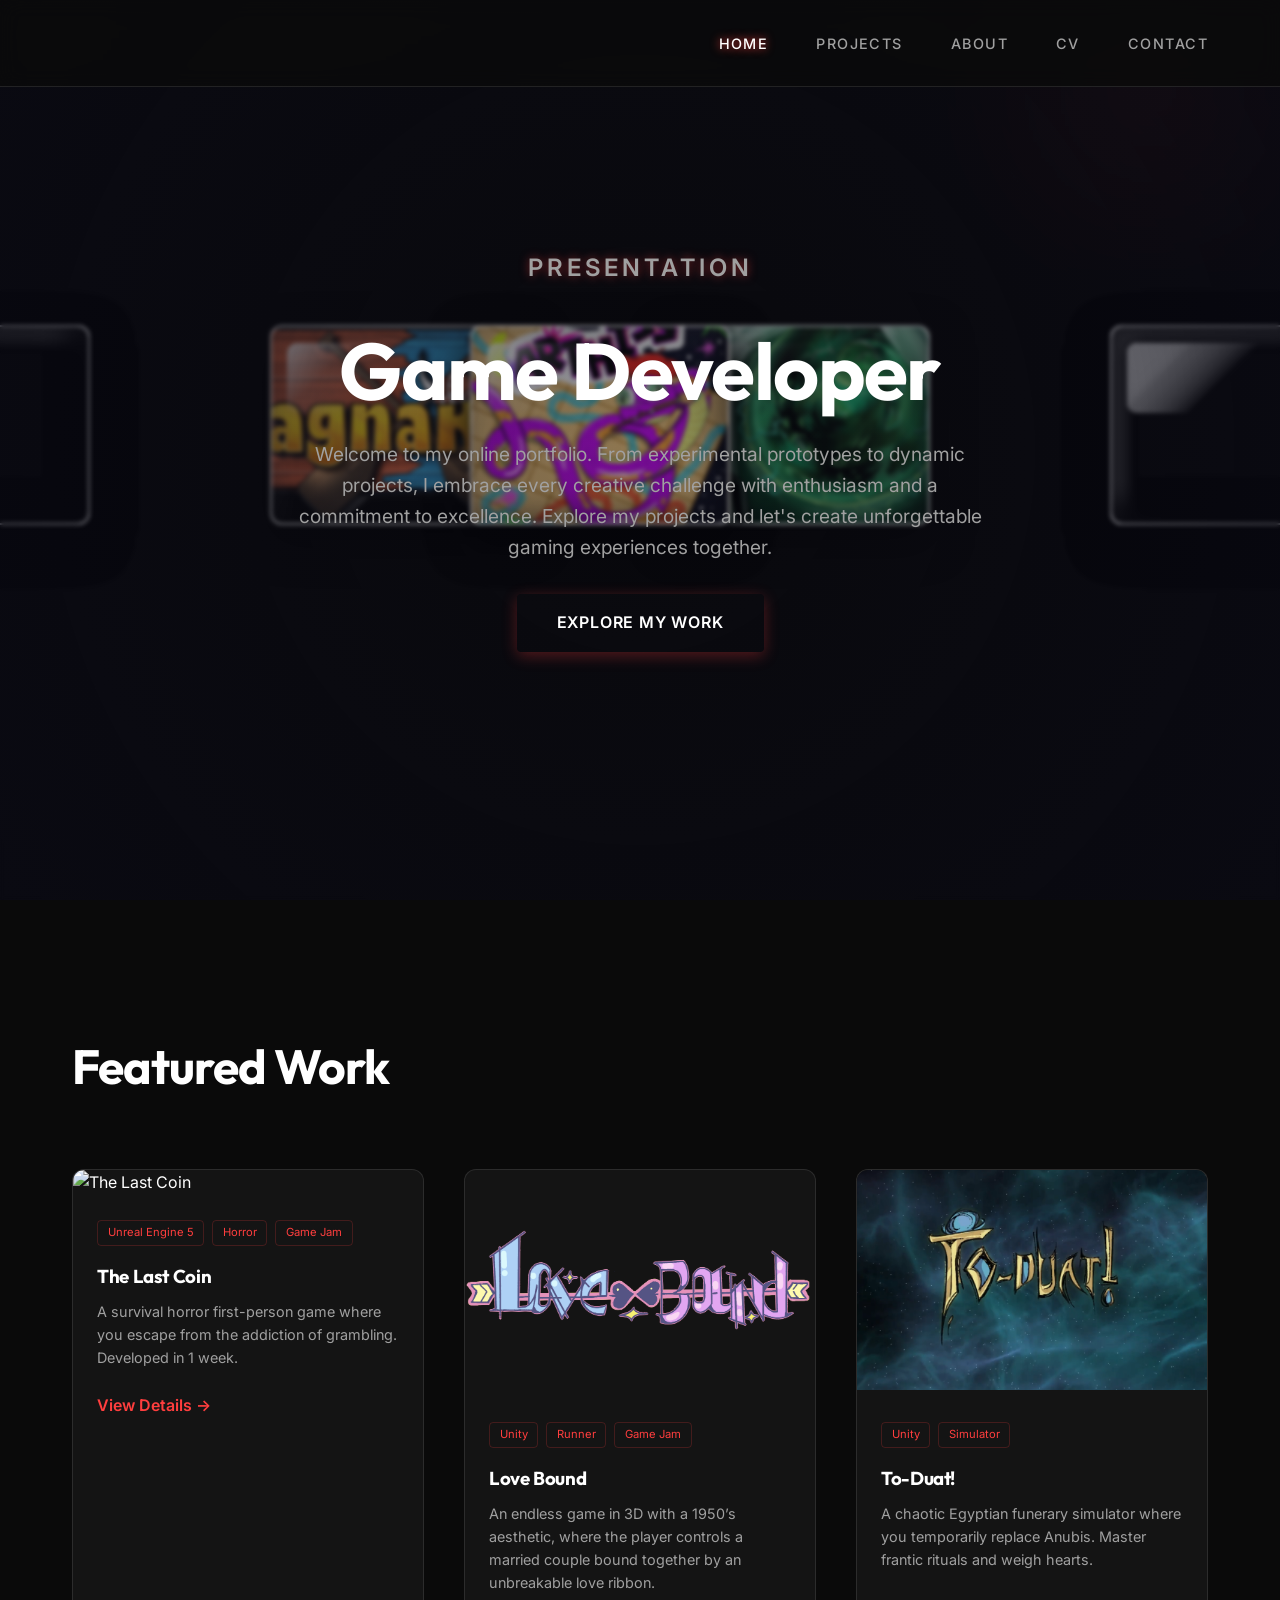
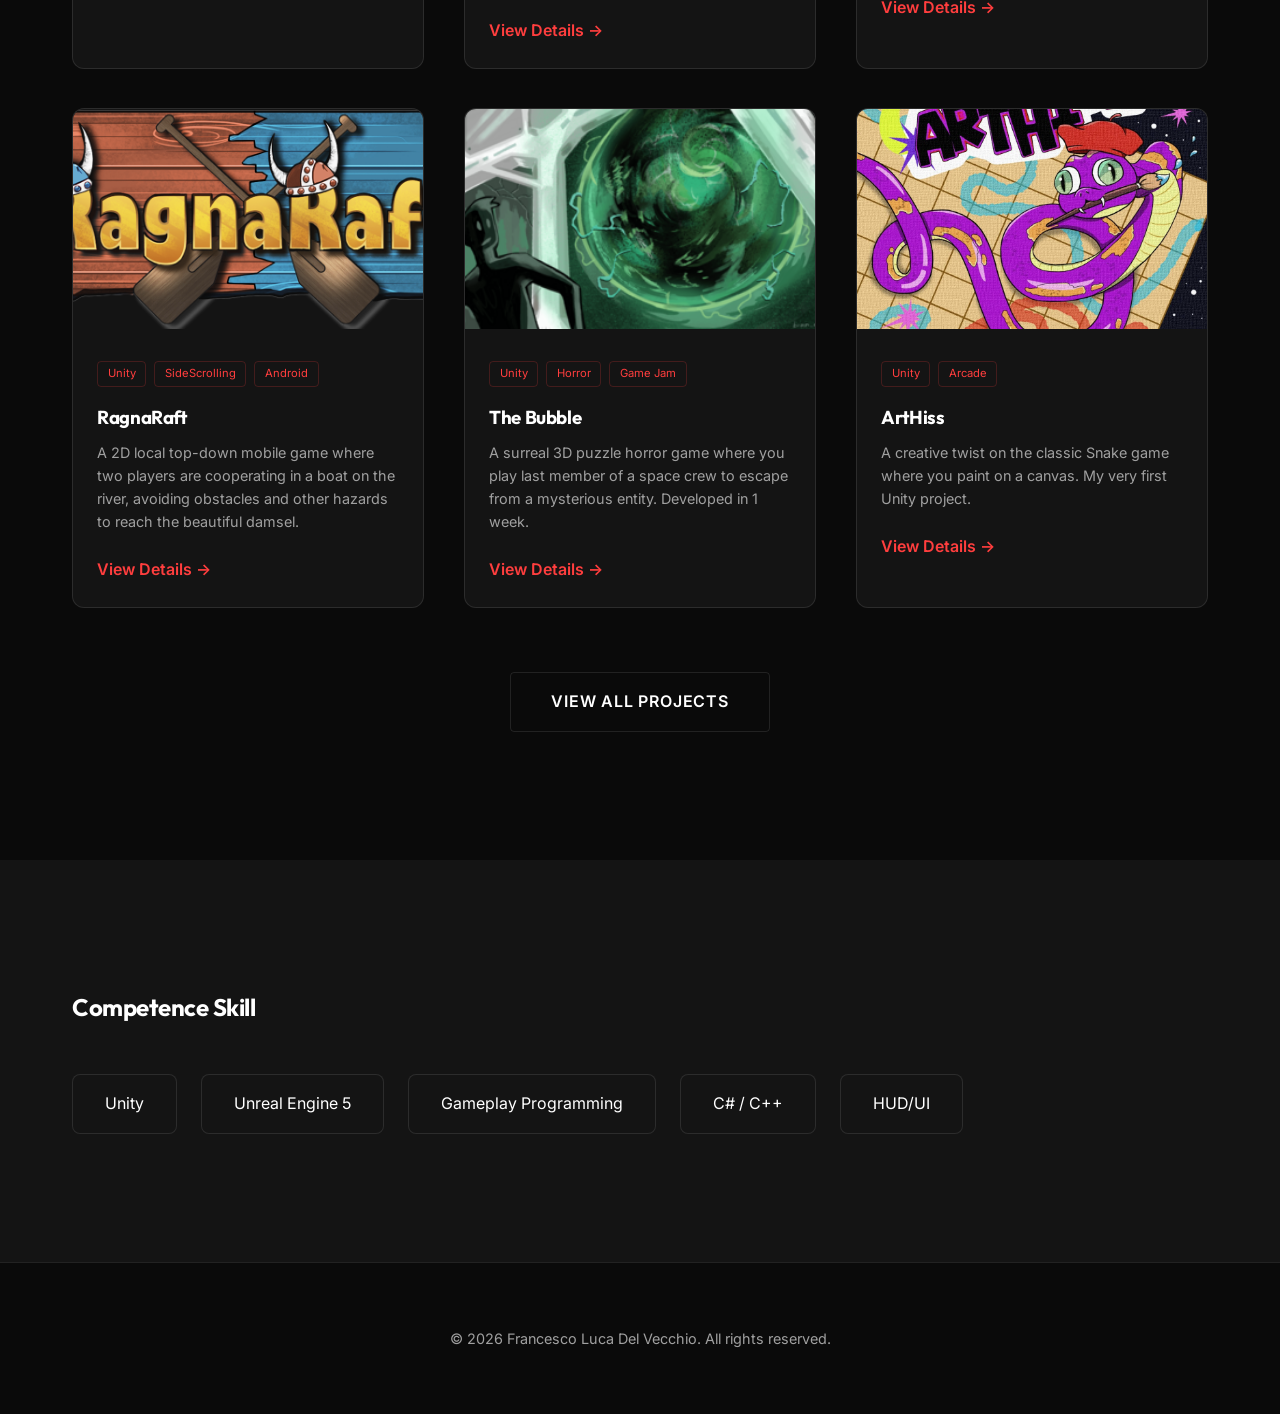
==== index.html @ 798c3ea5 "Site Portfolio" ====
<!DOCTYPE html>
<html lang="en">

<head>
    <meta charset="UTF-8">
    <meta name="viewport" content="width=device-width, initial-scale=1.0">
    <title>Francesco Luca Del Vecchio | Game Developer</title>
    <meta name="description"
        content="Portfolio of Francesco Luca Del Vecchio, a professional game developer specializing in Unity and Unreal Engine 5. Focus on gameplay systems, physics, and AI.">
    <link rel="preconnect" href="https://fonts.googleapis.com">
    <link rel="preconnect" href="https://fonts.gstatic.com" crossorigin>
    <link
        href="https://fonts.googleapis.com/css2?family=Inter:wght@400;500;600;800&family=Outfit:wght@700;800&display=swap"
        rel="stylesheet">
    <link rel="stylesheet" href="css/style.css">
    <link rel="stylesheet" href="css/maze-game.css">
</head>

<body>
    <nav>
        <div class="container">
            <a href="index.html" class="logo">Francesco Luca Del Vecchio</a>
            <div class="nav-links">
                <a href="index.html">Home</a>
                <a href="projects.html">Projects</a>
                <a href="about.html">About</a>
                <a href="cv.html">CV</a>
                <a href="contact.html">Contact</a>
            </div>
            <div class="menu-toggle">
                <span></span>
                <span></span>
                <span></span>
            </div>
        </div>
    </nav>

    <main>
        <section class="web">
            <div class="web-visuals">
                <div class="card-orbit-container card-1">
                    <div class="card-orbit-path">
                        <div class="project-card" style="background-image: url('assets/images/the_bubble.png');">
                        </div>
                    </div>
                </div>
                <div class="card-orbit-container card-2">
                    <div class="card-orbit-path">
                        <div class="project-card" style="background-image: url('assets/images/to_duat.png');"></div>
                    </div>
                </div>
                <div class="card-orbit-container card-3">
                    <div class="card-orbit-path">
                        <div class="project-card" style="background-image: url('assets/images/the_last_coin.png');"></div>
                    </div>
                </div>
                <div class="card-orbit-container card-4">
                    <div class="card-orbit-path">
                        <div class="project-card" style="background-image: url('assets/images/RagnaRaft.png');"></div>
                    </div>
                </div>
                <div class="card-orbit-container card-5">
                    <div class="card-orbit-path">
                        <div class="project-card" style="background-image: url('assets/images/love_bound.png');"></div>
                    </div>
                </div>
                <div class="card-orbit-container card-6">
                    <div class="card-orbit-path">
                        <div class="project-card" style="background-image: url('assets/images/arthiss.jpg');"></div>
                    </div>
                </div>
                <div class="card-orbit-container card-7">
                    <div class="card-orbit-path">
                        <div class="project-card" ></div>
                    </div>
                </div>
                <div class="card-orbit-container card-8">
                    <div class="card-orbit-path">
                        <div class="project-card" ></div>
                    </div>
                </div>
                <div class="card-orbit-container card-9">
                    <div class="card-orbit-path">
                        <div class="project-card" ></div>
                    </div>
                </div>
                <div class="card-orbit-container card-10">
                    <div class="card-orbit-path">
                        <div class="project-card" ></div>
                    </div>
                </div>
                <div class="card-orbit-container card-11">
                    <div class="card-orbit-path">
                        <div class="project-card" ></div>
                    </div>
                </div>
                <div class="card-orbit-container card-12">
                    <div class="card-orbit-path">
                        <div class="project-card" ></div>
                    </div>
                </div>
                <div class="card-orbit-container card-13">
                    <div class="card-orbit-path">
                        <div class="project-card" ></div>
                    </div>
                </div>
                <div class="card-orbit-container card-14">
                    <div class="card-orbit-path">
                        <div class="project-card" ></div>
                    </div>
                </div>
                <div class="card-orbit-container card-15">
                    <div class="card-orbit-path">
                        <div class="project-card" ></div>
                    </div>
                </div>
                <div class="card-orbit-container card-16">
                    <div class="card-orbit-path">
                        <div class="project-card" ></div>
                    </div>
                </div>
                <div class="card-orbit-container card-17">
                    <div class="card-orbit-path">
                        <div class="project-card" ></div>
                    </div>
                </div>
                <div class="card-orbit-container card-18">
                    <div class="card-orbit-path">
                        <div class="project-card"></div>
                    </div>
                </div>
                <div class="card-orbit-container card-19">
                    <div class="card-orbit-path">
                        <div class="project-card"></div>
                    </div>
                </div>
                <div class="card-orbit-container card-20">
                    <div class="card-orbit-path">
                        <div class="project-card"></div>
                    </div>
                </div>
                <div class="card-orbit-container card-21">
                    <div class="card-orbit-path">
                        <div class="project-card"></div>
                    </div>
                </div>
                <div class="card-orbit-container card-22">
                    <div class="card-orbit-path">
                        <div class="project-card"></div>
                    </div>
                </div>
                <div class="card-orbit-container card-23">
                    <div class="card-orbit-path">
                        <div class="project-card" ></div>
                    </div>
                </div>
                <div class="card-orbit-container card-24">
                    <div class="card-orbit-path">
                        <div class="project-card" ></div>
                    </div>
                </div>
                <div class="card-orbit-container card-25">
                    <div class="card-orbit-path">
                        <div class="project-card" ></div>
                    </div>
                </div>
                <div class="card-orbit-container card-26">
                    <div class="card-orbit-path">
                        <div class="project-card" ></div>
                    </div>
                </div>
                <div class="card-orbit-container card-27">
                    <div class="card-orbit-path">
                        <div class="project-card"></div>
                    </div>
                </div>
                <div class="card-orbit-container card-28">
                    <div class="card-orbit-path">
                        <div class="project-card"></div>
                    </div>
                </div>
            </div>
            <div class="web-overlay"></div>
            <div class="container">
                <div class="web-content reveal" style="text-align: center;">
                    <span class="subtitle">Presentation</span>
                    <h1>Game Developer</h1>
                    <p style="color: var(--text-secondary); max-width: 700px; font-size: 1.2rem; margin-bottom: 2rem; margin-left: auto; margin-right: auto;">
                        Welcome to my online portfolio. From experimental prototypes to dynamic projects, I embrace every creative challenge with enthusiasm and a commitment to excellence. Explore my projects and let's create unforgettable gaming experiences together.
                    </p>
                    <a href="projects.html" class="btn btn-primary">Explore my work</a>
                </div>
            </div>
        </section>

        <section id="featured-projects">
            <div class="container">
                <h2 class="reveal" style="font-size: 3rem; margin-bottom: 4rem;">Featured Work</h2>
                <div class="grid">
                    
                    <!-- The Last Coin -->
                    <div class="card reveal">
                        <img src="assets/images/the_last_coin.png" alt="The Last Coin" class="card-img">
                        <div class="card-content">
                            <div class="card-tags">
                                <span class="tag">Unreal Engine 5</span>
                                <span class="tag">Horror</span>
                                <span class="tag">Game Jam</span>
                            </div>
                            <h3>The Last Coin</h3>
                            <p>A survival horror first-person game where you escape from the addiction of grambling. Developed in
                                1 week.</p>
                            <a href="project-the-last-coin.html" class="stretched-link"
                                style="color: var(--accent-red); font-weight: 600;">View Details →</a>
                        </div>
                    </div>

                    <!-- Love Bound! -->
                    <div class="card reveal">
                        <img src="assets/images/love_bound.png" alt="Love Bound" class="card-img">
                        <div class="card-content">
                            <div class="card-tags">
                                <span class="tag">Unity</span>
                                <span class="tag">Runner</span>
                                <span class="tag">Game Jam</span>
                            </div>
                            <h3>Love Bound</h3>
                            <p>An endless game in 3D with a 1950’s aesthetic, where the player controls a married
                                couple bound together by an unbreakable love ribbon.</p>
                            <a href="project-love-bound.html" class="stretched-link"
                                style="color: var(--accent-red); font-weight: 600;">View Details →</a>
                        </div>
                    </div>

                    <!-- To-Duat! -->
                    <div class="card reveal">
                        <img src="assets/images/to_duat.png" alt="To-Duat!" class="card-img">
                        <div class="card-content">
                            <div class="card-tags">
                                <span class="tag">Unity</span>
                                <span class="tag">Simulator</span>
                            </div>
                            <h3>To-Duat!</h3>
                            <p>A chaotic Egyptian funerary simulator where you temporarily replace Anubis. Master frantic rituals and weigh hearts.</p>
                            <a href="project-to-duat.html" class="stretched-link"
                                style="color: var(--accent-red); font-weight: 600;">View Details →</a>
                        </div>
                    </div>

                    <!-- Ragnaraft -->
                    <div class="card reveal">
                        <img src="assets/images/RagnaRaft.png" alt="RagnaRaft" class="card-img">
                        <div class="card-content">
                            <div class="card-tags">
                                <span class="tag">Unity</span>
                                <span class="tag">SideScrolling</span>
                                <span class="tag">Android</span>
                            </div>
                            <h3>RagnaRaft</h3>
                            <p>A 2D local top-down mobile game where two players are cooperating in a boat on the river, avoiding obstacles and other
                                hazards to reach the beautiful damsel.</p>
                            <a href="project-ragnaraft.html" class="stretched-link"
                                style="color: var(--accent-red); font-weight: 600;">View Details →</a>
                        </div>
                    </div>
                    
                    <!-- The Bubble -->
                    <div class="card reveal">
                        <img src="assets/images/the_bubble.png" alt="The bubble" class="card-img">
                        <div class="card-content">
                            <div class="card-tags">
                                <span class="tag">Unity</span>
                                <span class="tag">Horror</span>
                                <span class="tag">Game Jam</span>
                            </div>
                            <h3>The Bubble</h3>
                            <p>A surreal 3D puzzle horror game where you play last member of a space crew to escape from a mysterious entity. Developed in 1 week.</p>
                            <a href="project-the-bubble.html" class="stretched-link"
                                style="color: var(--accent-red); font-weight: 600;">View Details →</a>
                        </div>
                    </div>
                    
                    <!-- ArtHiss -->
                    <div class="card reveal">
                        <img src="assets/images/arthiss.jpg" alt="ArtHiss" class="card-img">
                        <div class="card-content">
                            <div class="card-tags">
                                <span class="tag">Unity</span>
                                <span class="tag">Arcade</span>
                            </div>
                            <h3>ArtHiss</h3>
                            <p>A creative twist on the classic Snake game where you paint on a canvas. My very first
                                Unity project.</p>
                            <a href="project-arthiss.html" class=" stretched-link"
                                style="color: var(--accent-red); font-weight: 600;">View Details →</a>
                        </div>
                    </div>
                        
                </div>
                <div style="text-align: center; margin-top: 4rem;">
                    <a href="projects.html" class="btn" style="border: 1px solid var(--glass-border);">View All
                        Projects</a>
                </div>
            </div>
        </section>
        
        <section id="skills-overview" style="background: var(--bg-card);">
            <div class="container">
                <h2 class="reveal" style="margin-bottom: 3rem;">Competence Skill</h2>
                <div class="skill-list reveal">
                    <div class="skill-item"><span>Unity</span></div>
                    <div class="skill-item"><span>Unreal Engine 5</span></div>
                    <div class="skill-item"><span>Gameplay Programming</span></div>
                    <div class="skill-item"><span>C# / C++</span></div>
                    <div class="skill-item"><span>HUD/UI</span></div>
                </div>
            </div>
        </section>
    </main>

    <footer>
        <div class="container">
            <p>&copy; 2026 Francesco Luca Del Vecchio. All rights reserved.</p>
        </div>
    </footer>
    <script src="js/main.js"></script>
</body>

</html>
---- css/style.css ----
:root {
    /* Colors */
    --bg-dark: #0a0a0a;
    --bg-card: #141414;
    --accent-red: #ff3e3e;
    --accent-purple: #9d50bb;
    --accent-orange: #ffc107;
    --accent-blue: #005b96;
    --accent-green: #00d23f;
    --accent-white: #ffffff;
    --text-primary: #ffffff;
    --text-secondary: #a0a0a0;
    --glass: rgba(255, 255, 255, 0);
    --glass-border: rgba(255, 255, 255, 0.1);

    /* Transitions */
    --transition: all 0.3s cubic-bezier(0.4, 0, 0.2, 1);
}

* {
    margin: 0;
    padding: 0;
    box-sizing: border-box;
}

body {
    background-color: var(--bg-dark);
    color: var(--text-primary);
    font-family: 'Inter', sans-serif;
    line-height: 1.6;
    overflow-x: hidden;
    position: relative;
    user-select: none;
    -webkit-user-select: none;
    -moz-user-select: none;
    -ms-user-select: none;
}

body::before {
    content: '';
    position: fixed;
    top: 0;
    left: 0;
    width: 100%;
    height: 100%;
    background-color: var(--bg-dark);
    z-index: -10000 !important;
}

h1,
h2,
h3 {
    font-family: 'Outfit', sans-serif;
    letter-spacing: -0.02em;
}

main,
footer {
    position: relative;
    z-index: 9999;
    background: transparent;
}

a {
    text-decoration: none;
    color: inherit;
    transition: var(--transition);
}

/* Layout */
.container {
    max-width: 1200px;
    margin: 0 auto;
    padding: 0 2rem;
}

section {
    padding: 8rem 0;
}

.about-section {
    padding: 3rem 0;
}

/* Navigation */
nav {
    position: fixed;
    top: 0;
    width: 100%;
    z-index: 10000;
    background: rgba(10, 10, 10, 0.8);
    backdrop-filter: blur(10px);
    border-bottom: 1px solid var(--glass-border);
    padding: 1.5rem 0;
}

nav .container {
    display: flex;
    justify-content: space-between;
    align-items: center;
}

.logo {
    font-size: 1.5rem;
    font-weight: 800;
    background: linear-gradient(to right, var(--accent-red));
    -webkit-background-clip: text;
    -webkit-text-fill-color: transparent;
}

.nav-links {
    display: flex;
    gap: 3rem;
}

.nav-links a {
    font-size: 0.9rem;
    font-weight: 500;
    text-transform: uppercase;
    letter-spacing: 0.1em;
    color: var(--text-secondary);
}

.nav-links a:hover,
.nav-links a.active {
    color: var(--text-primary);
    text-shadow: 0 0 10px var(--accent-red);
}

/* Mobile Menu Toggle */
.menu-toggle {
    display: none;
    flex-direction: column;
    gap: 6px;
    cursor: pointer;
    z-index: 1001;
}

.menu-toggle span {
    width: 30px;
    height: 2px;
    background: var(--text-primary);
    transition: var(--transition);
}

/* web Section */
.web {
    height: 100vh;
    display: flex;
    align-items: center;
    justify-content: center;
    text-align: center;
    position: relative;
    overflow: hidden;
    perspective: 2000px;
    transform-style: preserve-3d;
}

.web-content {
    position: relative;
    z-index: 100;
    transform: translateZ(200px);
    nts: none;
    max-width: 900px;
    margin: 0 auto;
}

.web-content * {
    nts: auto;
}

.subtitle {
    display: block;
    font-size: 1.2rem;
    font-weight: 600;
    letter-spacing: 4px;
    text-transform: uppercase;
    color: var(--accent-red);
    margin-bottom: 1rem;
    text-shadow: 0 0 10px rgba(255, 62, 62, 0.5);
}

.web-content h1 {
    font-size: 5rem;
    line-height: 1.1;
    margin-bottom: 1.5rem;
}

.web-content .subtitle {
    font-size: 1.5rem;
    color: var(--text-secondary);
    margin-bottom: 2.5rem;
}

.web-overlay {
    position: absolute;
    top: 0;
    left: 0;
    width: 100%;
    height: 100%;
    background: radial-gradient(circle, rgba(10, 10, 20, 0.4) 0%, rgba(10, 10, 20, 0.8) 100%);
    backdrop-filter: blur(2px);
    z-index: 50;
    nts: none;
}

.web::before {
    content: '';
    position: absolute;
    top: -10%;
    right: -10%;
    width: 40%;
    height: 40%;
    background: radial-gradient(circle, rgba(255, 62, 62, 0.1) 0%, transparent 70%);
    z-index: -1;
}

.web-visuals {
    position: absolute;
    top: 50%;
    left: 50%;
    width: 0;
    height: 0;
    transform-style: preserve-3d;
    nts: none;
    z-index: 10;
}

/* Buttons */
.btn {
    display: inline-block;
    padding: 1rem 2.5rem;
    border-radius: 4px;
    font-weight: 600;
    text-transform: uppercase;
    letter-spacing: 0.05em;
    cursor: pointer;
    border: none;
}

.btn-primary {
    background: linear-gradient(to right, var(--accent-red));
    color: white;
    box-shadow: 0 4px 15px rgba(255, 62, 62, 0.3);
}

.btn-primary:hover {
    transform: translateY(-2px);
    box-shadow: 0 6px 20px rgba(255, 62, 62, 0.5);
}


.grid {
    display: grid;
    grid-template-columns: repeat(auto-fill, minmax(350px, 1fr));
    gap: 2.5rem;
}

.card {
    background: var(--bg-card);
    border-radius: 12px;
    overflow: hidden;
    border: 1px solid var(--glass-border);
    transition: var(--transition);
    position: relative;
    
}

.card:hover {
    transform: translateY(-10px);
    border-color: var(--accent-red);
    box-shadow: 0 10px 30px rgba(0, 0, 0, 0.5);
}

.card-img {
    height: 220px;
    width: 100%;
    object-fit: cover;
    filter: grayscale(20%);
    transition: var(--transition);
}

.card:hover .card-img {
    filter: grayscale(0%);
    transform: scale(1.05);
}

.card-content {
    padding: 1.5rem;
}

.card-tags {
    display: flex;
    gap: 0.5rem;
    margin-bottom: 1rem;
}

.tag {
    font-size: 0.7rem;
    padding: 0.2rem 0.6rem;
    background: var(--glass);
    border-radius: 4px;
    color: var(--accent-red);
    border: 1px solid rgba(255, 62, 62, 0.2);
}

.card h3 {
    margin-bottom: 0.5rem;
}

.card p {
    color: var(--text-secondary);
    font-size: 0.9rem;
    margin-bottom: 1.5rem;
}

.stretched-link::after {
    position: absolute;
    top: 0;
    right: 0;
    bottom: 0;
    left: 0;
    z-index: 1;
    content: "";
}

/*  Visuals - Falling Cards Animation */
.card-orbit-container {
    position: absolute;
    top: 50%;
    left: 50%;
    transform: translate(-50%, -50%) translateX(var(--offset-x, 0));
    transform-style: preserve-3d;
    nts:auto;
}

.card-orbit-path {
    transform-style: preserve-3d;
    animation: fallcard linear infinite;
    animation-duration: var(--fall-duration, 18s);
    animation-delay: 0s;
    will-change: transform, opacity;
}

.project-card {
    position: relative;
    width: 260px;
    height: 200px;
    margin-top: -50px;
    margin-left: -80px;
    border-radius: 12px;
    background-size: cover;
    background-position: center;
    border: 2px solid rgba(255, 255, 255, 0.85);
    box-shadow:
            0 15px 40px rgba(0, 0, 0, 0.6),
            inset -10px -10px 30px rgba(0, 0, 0, 0.5),
            inset 8px 8px 25px rgba(255, 255, 255, 0.08);
    overflow: hidden;
    backface-visibility: hidden;
    transform-style: preserve-3d;
    display: block;
    animation-duration: inherit;
    animation-direction: inherit;
}

.project-card::before {
    content: '';
    position: absolute;
    top: 8%;
    left: 6%;
    width: 60%;
    height: 36%;
    background: linear-gradient(135deg, rgba(255, 255, 255, 0.9) 0%, rgba(255, 255, 255, 0.15) 30%, transparent 60%);
    border-radius: 10px;
    z-index: 5;
    nts: none;
    transition: top 0.12s ease-out, left 0.12s ease-out, opacity 0.12s ease-out;
}

.project-card:hover {
    box-shadow: 0 0 60px var(--accent-red), inset 0 0 40px var(--accent-red);
    border-color: var(--accent-red);
}

/* Card positions and animations */
.card-1  { --offset-x: 200px; --fall-duration: 13s; }
.card-2  { --offset-x: 0px; --fall-duration: 8s; }
.card-3  { --offset-x: 0px; --fall-duration: 12s; }
.card-4  { --offset-x: -200px; --fall-duration: 9s; }
.card-5  { --offset-x: 0px;  --fall-duration: 17s; }
.card-6  { --offset-x: 0px;  --fall-duration: 26s; }
/*Left Cards*/
.card-7  { --offset-x: -640px;   --fall-duration: 9s; }
.card-8  { --offset-x: -640px;  --fall-duration: 3s; }
.card-9  { --offset-x: -640px;  --fall-duration: 7s; }
.card-10 { --offset-x: -640px;  --fall-duration: 2s; }
.card-11 { --offset-x: -640px;  --fall-duration: 4.5s; }
.card-12 { --offset-x: -640px;  --fall-duration: 8.5s; }
.card-13 { --offset-x: -640px;  --fall-duration: 2.8s; }
.card-14 { --offset-x: -640px;  --fall-duration: 6.7s; }
.card-15 { --offset-x: -640px; --fall-duration: 9.3s; }
.card-16 { --offset-x: -640px; --fall-duration: 5.2s; }
.card-17 { --offset-x: -640px; --fall-duration: 2.6s; }
/*Right Cards*/
.card-18 { --offset-x: 640px;   --fall-duration: 9s; }
.card-19  { --offset-x: 640px;  --fall-duration: 3s; }
.card-20  { --offset-x: 640px;  --fall-duration: 7s; }
.card-21 { --offset-x: 640px;  --fall-duration: 2s; }
.card-22 { --offset-x: 640px;  --fall-duration: 4.5s; }
.card-23 { --offset-x: 640px;  --fall-duration: 8.5s; }
.card-24 { --offset-x: 640px;  --fall-duration: 2.8s; }
.card-25 { --offset-x: 640px;  --fall-duration: 6.7s; }
.card-26 { --offset-x: 640px; --fall-duration: 9.3s; }
.card-27 { --offset-x: 640px; --fall-duration: 5.2s; }
.card-28 { --offset-x: 640px; --fall-duration: 2.6s; }

.card-1 .project-card  { --revX: -65deg; animation-duration: 20s; }
.card-2 .project-card  { --revX: 65deg; animation-duration: 25s; animation-direction: reverse; }
.card-3 .project-card  { --revY: -75deg; --revX: -20deg; animation-duration: 18s; }
.card-4 .project-card  { --revY: 75deg; --revX: 20deg; animation-duration: 22s; animation-direction: reverse; }
.card-5 .project-card  { --revX: -55deg; animation-duration: 28s; }
.card-6 .project-card  { --revX: -55deg; animation-duration: 32s; }
.card-7 .project-card  { --revX: -30deg; --revY: -45deg; animation-duration: 24s; }
.card-8 .project-card  { --revX: 30deg; --revY: 45deg; animation-duration: 26s; animation-direction: reverse; }
.card-9 .project-card  { --revY: -45deg; animation-duration: 15s; }
.card-10 .project-card { --revY: 45deg; animation-duration: 19s; animation-direction: reverse; }
.card-11 .project-card { --revX: -15deg; animation-duration: 35s; }
.card-12 .project-card { --revX: 15deg; animation-duration: 38s; animation-direction: reverse; }
.card-13 .project-card { --revY: -20deg; --revX: -80deg; animation-duration: 21s; }
.card-14 .project-card { --revY: 20deg; --revX: 80deg; animation-duration: 23s; animation-direction: reverse; }
.card-15 .project-card { --revX: -40deg; animation-duration: 30s; }
.card-16 .project-card { --revX: -40deg; animation-duration: 33s; animation-direction: reverse; }
.card-17 .project-card { --revX: -45deg; --revY: -15deg; animation-duration: 27s; }
.card-18 .project-card  { --revX: -30deg; --revY: -45deg; animation-duration: 24s; }
.card-19 .project-card  { --revX: 30deg; --revY: 45deg; animation-duration: 26s; animation-direction: reverse; }
.card-20 .project-card  { --revY: -45deg; animation-duration: 15s; }
.card-21 .project-card { --revY: 45deg; animation-duration: 19s; animation-direction: reverse; }
.card-22 .project-card { --revX: -15deg; animation-duration: 35s; }
.card-23 .project-card { --revX: 15deg; animation-duration: 38s; animation-direction: reverse; }
.card-24 .project-card { --revY: -20deg; --revX: -80deg; animation-duration: 21s; }
.card-25 .project-card { --revY: 20deg; --revX: 80deg; animation-duration: 23s; animation-direction: reverse; }
.card-26 .project-card { --revX: -40deg; animation-duration: 30s; }
.card-27 .project-card { --revX: -40deg; animation-duration: 33s; animation-direction: reverse; }
.card-28 .project-card { --revX: -45deg; --revY: -15deg; animation-duration: 27s; }

@keyframes fallcard {
    0% {
        transform: translateY(-50vh) rotateZ(var(--spin-start, 0deg));
        opacity: 0;
    }
    10% {
        opacity: 0.9;
    }
    100% {
        transform: translateY(120vh) rotateZ(var(--spin-end, 720deg));
        opacity: 0;
    }
}

/* Skills */
.skill-list {
    display: flex;
    flex-wrap: wrap;
    gap: 1.5rem;
}

.skill-item {
    padding: 1rem 2rem;
    background: var(--bg-card);
    border: 1px solid var(--glass-border);
    border-radius: 8px;
    display: flex;
    align-items: center;
    gap: 1rem;
    transition: var(--transition);
}

.skill-item:hover {
    border-color: var(--accent-red);
    background: rgba(157, 80, 187, 0.05);
}

/* Animations */
.reveal {
    opacity: 0;
    transform: translateY(50px) scale(0.96);
    transition: opacity 1.8s cubic-bezier(0.16, 1, 0.3, 1), transform 1.8s cubic-bezier(0.16, 1, 0.3, 1);
    will-change: transform, opacity;
}

.reveal.active {
    opacity: 1;
    transform: translateY(0) scale(1);
}

/* Footer */
footer {
    padding: 4rem 0;
    border-top: 1px solid var(--glass-border);
    text-align: center;
    color: var(--text-secondary);
    font-size: 0.9rem;
}

/* Project Detail Pages */
.project-web {
    height: 60vh;
    display: flex;
    align-items: flex-end;
    padding-bottom: 5rem;
    background-size: cover;
    background-position: center;
    position: relative;
    z-index: 2;
}

.project-web::after {
    content: '';
    position: absolute;
    bottom: 0;
    left: 0;
    width: 100%;
    height: 100%;
    background: linear-gradient(to top, var(--bg-dark) 0%, transparent 100%);
}

.project-web .container {
    position: relative;
    z-index: 10;
}

.project-layout {
    display: grid;
    grid-template-columns: 2fr 1fr;
    gap: 4rem;
    margin-top: -3rem;
}

.project-sidebar {
    background: var(--bg-card);
    padding: 2.5rem;
    border-radius: 12px;
    border: 1px solid var(--glass-border);
    height: fit-content;
    position: sticky;
    top: 100px;
}

.sidebar-section {
    margin-bottom: 2rem;
}

.sidebar-section h4 {
    color: var(--accent-red);
    text-transform: uppercase;
    font-size: 0.8rem;
    letter-spacing: 0.1em;
    margin-bottom: 1rem;
}

.content-section {
    padding: 0;
    margin-bottom: 3rem;
    position: relative;
    z-index: 5;
}

.content-section h2 {
    font-size: 2.5rem;
    margin-bottom: 1rem;
}

.content-section p {
    color: var(--text-secondary);
    font-size: 1.1rem;
    margin-bottom: 1rem;
    position: relative;
    z-index: 6;
}

/* Media & Lightbox */
.video-container {
    position: relative;
    padding-bottom: 56.25%;
    height: 0;
    overflow: hidden;
    max-width: 100%;
    background: #000;
    border-radius: 8px;
    margin: 2rem 0;
    border: 1px solid var(--glass-border);
}

.video-container iframe {
    position: absolute;
    top: 0;
    left: 0;
    width: 100%;
    height: 100%;
    border: 0;
}

.video-grid {
    display: grid;
    grid-template-columns: 1fr 1fr;
    gap: 2rem;
}

.image-grid {
    display: grid;
    grid-template-columns: repeat(auto-fit, minmax(200px, 1fr));
    gap: 1.5rem;
    margin-top: 2rem;
}

.image-grid img {
    width: 100%;
    border-radius: 12px;
    border: 1px solid var(--glass-border);
    transition: var(--transition);
}

.image-grid img:hover {
    transform: scale(1.02);
    border-color: var(--accent-red);
    box-shadow: 0 10px 30px rgba(0, 0, 0, 0.5);
}

.lightbox {
    display: none;
    position: fixed;
    top: 0;
    left: 0;
    width: 100%;
    height: 100%;
    background: rgba(0, 0, 0, 0.95);
    z-index: 20000;
    justify-content: center;
    align-items: center;
    cursor: pointer;
    opacity: 0;
    transition: opacity 0.3s ease;
    backdrop-filter: blur(10px);
}

.lightbox.active {
    display: flex;
    opacity: 1;
}

.lightbox img {
    max-width: 90%;
    max-height: 85%;
    object-fit: contain;
    border-radius: 8px;
    box-shadow: 0 0 50px rgba(0, 0, 0, 0.5);
    transform: scale(0.9);
    transition: transform 0.3s ease;
}

.lightbox.active img {
    transform: scale(1);
}

.lightbox-close {
    position: absolute;
    top: 2rem;
    right: 2rem;
    color: #fff;
    font-size: 2.5rem;
    cursor: pointer;
    z-index: 20001;
}

/* Responsive */
@media (max-width: 1200px) {
    .web-visuals {
        display: none;
    }
}

@media (max-width: 992px) {
    .project-layout {
        grid-template-columns: 1fr;
    }

    .project-sidebar {
        position: static;
        order: -1;
    }
}

@media (max-width: 768px) {
    .menu-toggle {
        display: flex;
    }

    .nav-links {
        position: fixed;
        top: 0;
        right: -100%;
        width: 80%;
        height: 100vh;
        background: var(--bg-dark);
        flex-direction: column;
        justify-content: center;
        align-items: center;
        transition: 0.5s ease;
        border-left: 1px solid var(--glass-border);
    }

    .nav-links.active {
        right: 0;
    }

    .nav-links a {
        font-size: 1.5rem;
    }

    .web-content h1 {
        font-size: 3rem;
    }

    .web-content .subtitle {
        font-size: 1.2rem;
    }

    .grid {
        grid-template-columns: 1fr;
    }

    section {
        padding: 5rem 0;
    }

    .project-web {
        height: 50vh;
    }

    .project-web h1 {
        font-size: 3rem !important;
    }

    .video-grid {
        grid-template-columns: 1fr;
    }
}

@media (max-width: 480px) {
    .web-content h1 {
        font-size: 2.5rem;
    }
}

.lightbox {
    position: fixed;
    inset: 0;
    background: rgba(0, 0, 0, 0.9);

    display: flex;
    justify-content: center;
    align-items: center;

    opacity: 0;
    visibility: hidden;
    transition: opacity 0.3s ease;

    z-index: 9999;
}

.lightbox.active {
    opacity: 1;
    visibility: visible;
}

.lightbox img {
    max-width: 90%;
    max-height: 90%;
    border-radius: 8px;
    box-shadow: 0 0 30px rgba(0,0,0,.5);
}

.lightbox-close {
    position: absolute;
    top: 20px;
    right: 30px;
    font-size: 40px;
    color: white;
    background: none;
    border: none;
    cursor: pointer;
}
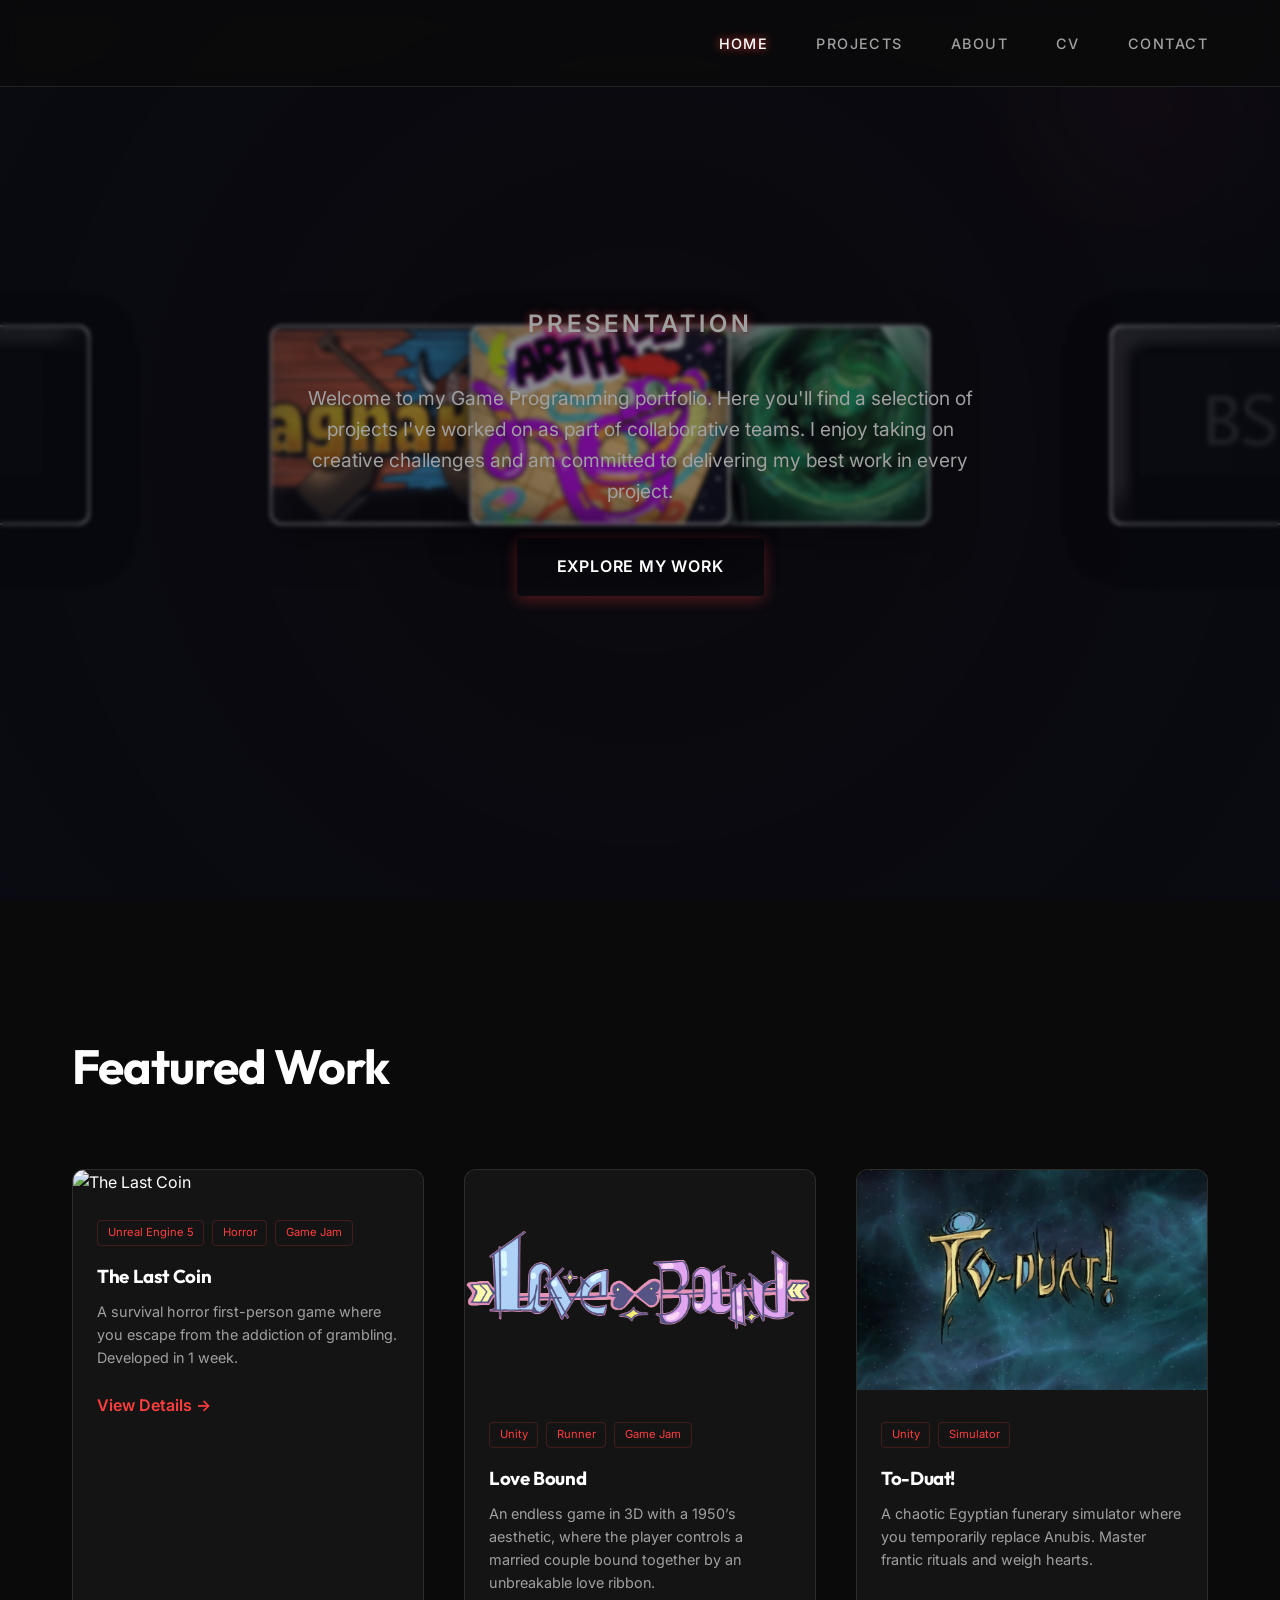
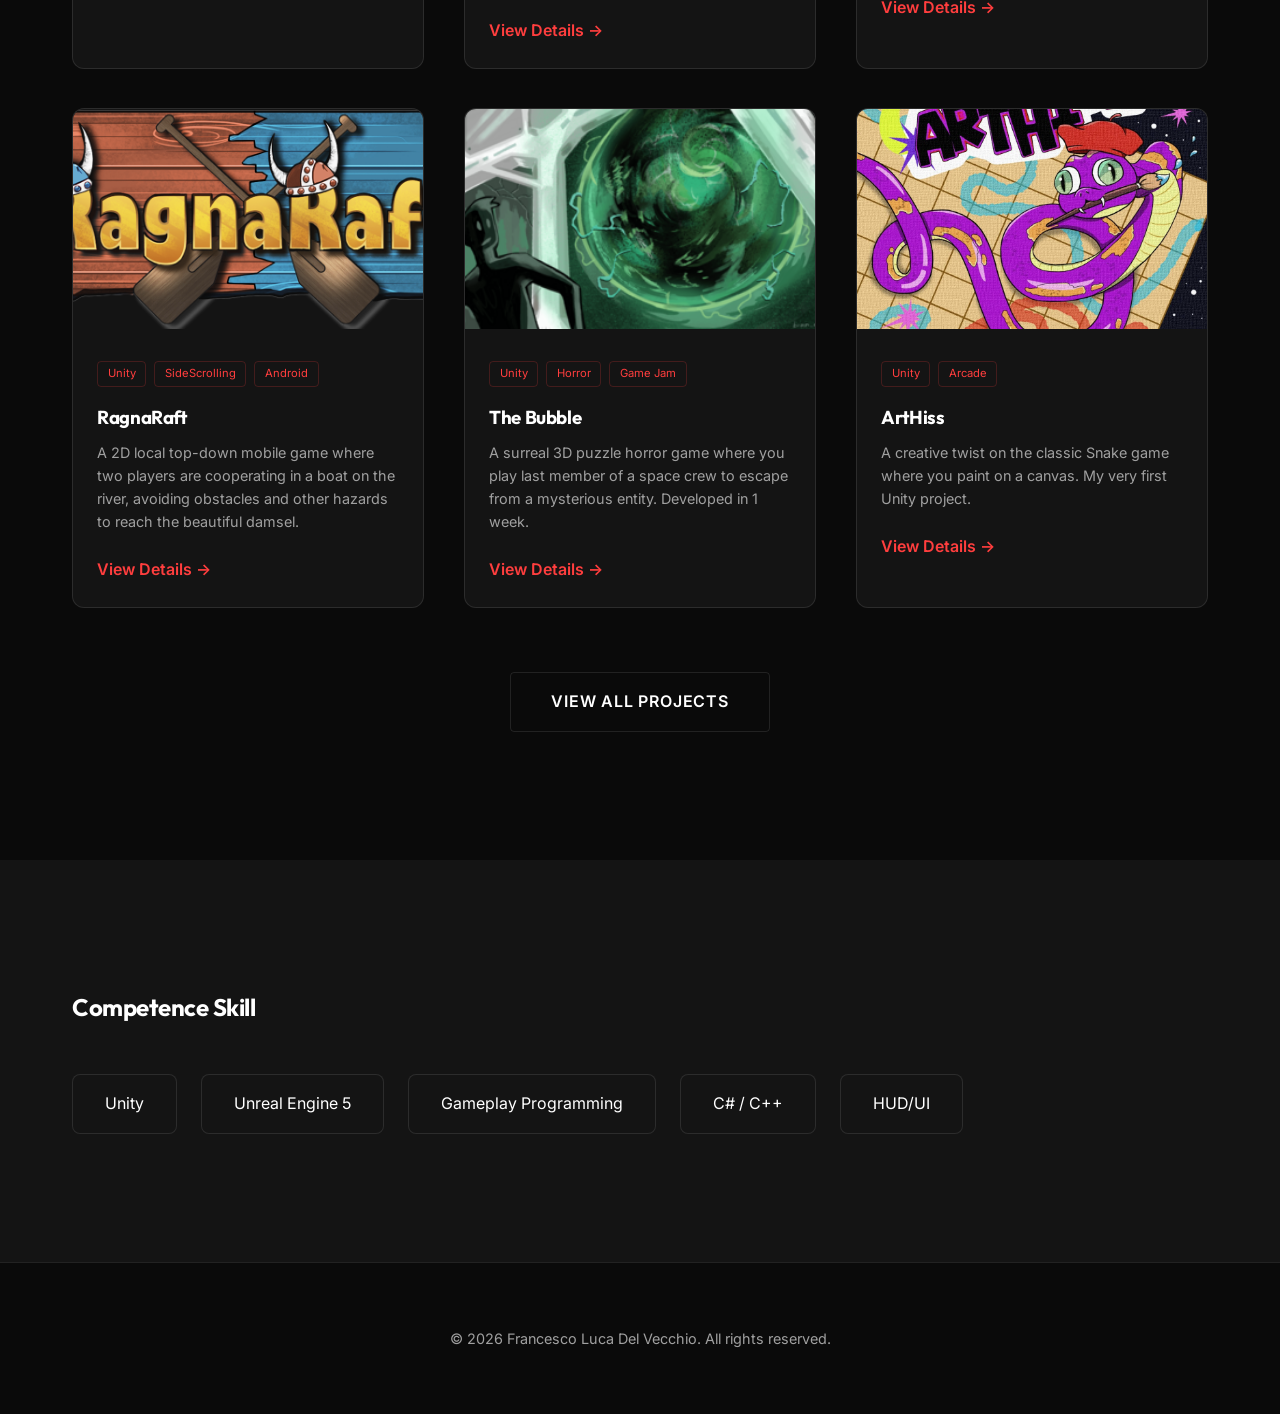
==== commit fe934088: "Fix" ====
--- a/index.html
+++ b/index.html
@@ -6,14 +6,13 @@
     <meta name="viewport" content="width=device-width, initial-scale=1.0">
     <title>Francesco Luca Del Vecchio | Game Developer</title>
     <meta name="description"
-        content="Portfolio of Francesco Luca Del Vecchio, a professional game developer specializing in Unity and Unreal Engine 5. Focus on gameplay systems, physics, and AI.">
+        content="Portfolio of Francesco Luca Del Vecchio, a game developer specializing in Unity and Unreal Engine 5. Focus on gameplay systems and UI.">
     <link rel="preconnect" href="https://fonts.googleapis.com">
     <link rel="preconnect" href="https://fonts.gstatic.com" crossorigin>
     <link
         href="https://fonts.googleapis.com/css2?family=Inter:wght@400;500;600;800&family=Outfit:wght@700;800&display=swap"
         rel="stylesheet">
     <link rel="stylesheet" href="css/style.css">
-    <link rel="stylesheet" href="css/maze-game.css">
 </head>
 
 <body>
@@ -38,35 +37,46 @@
     <main>
         <section class="web">
             <div class="web-visuals">
-                <div class="card-orbit-container card-1">
-                    <div class="card-orbit-path">
-                        <div class="project-card" style="background-image: url('assets/images/the_bubble.png');">
-                        </div>
-                    </div>
-                </div>
-                <div class="card-orbit-container card-2">
-                    <div class="card-orbit-path">
-                        <div class="project-card" style="background-image: url('assets/images/to_duat.png');"></div>
-                    </div>
-                </div>
-                <div class="card-orbit-container card-3">
-                    <div class="card-orbit-path">
-                        <div class="project-card" style="background-image: url('assets/images/the_last_coin.png');"></div>
-                    </div>
-                </div>
-                <div class="card-orbit-container card-4">
-                    <div class="card-orbit-path">
-                        <div class="project-card" style="background-image: url('assets/images/RagnaRaft.png');"></div>
-                    </div>
-                </div>
-                <div class="card-orbit-container card-5">
-                    <div class="card-orbit-path">
-                        <div class="project-card" style="background-image: url('assets/images/love_bound.png');"></div>
-                    </div>
-                </div>
-                <div class="card-orbit-container card-6">
-                    <div class="card-orbit-path">
-                        <div class="project-card" style="background-image: url('assets/images/arthiss.jpg');"></div>
+                <div class="card-orbit-container card-1 clickable">
+                    <div class="card-orbit-path">
+                        <a href="project-the-bubble.html" class="project-card"
+                           style="background-image: url('assets/images/the_bubble.png');">
+                        </a>
+                    </div>
+                </div>
+                <div class="card-orbit-container card-2 clickable">
+                    <div class="card-orbit-path">
+                        <a href="project-to-duat.html" class="project-card"
+                           style="background-image: url('assets/images/to_duat.png');">
+                        </a>                   
+                    </div>
+                </div>
+                <div class="card-orbit-container card-3 clickable">
+                    <div class="card-orbit-path">
+                        <a href="project-the-last-coin.html" class="project-card"
+                           style="background-image: url('assets/images/the_last_coin.png');">
+                        </a>
+                    </div>
+                </div>
+                <div class="card-orbit-container card-4 clickable">
+                    <div class="card-orbit-path">
+                        <a href="project-ragnaraft.html" class="project-card"
+                           style="background-image: url('assets/images/RagnaRaft.png');">
+                        </a>
+                    </div>
+                </div>
+                <div class="card-orbit-container card-5 clickable">
+                    <div class="card-orbit-path">
+                        <a href="project-love-bound.html" class="project-card"
+                           style="background-image: url('assets/images/love_bound.png');">
+                        </a>
+                    </div>
+                </div>
+                <div class="card-orbit-container card-6 clickable">
+                    <div class="card-orbit-path">
+                        <a href="project-arthiss.html" class="project-card"
+                           style="background-image: url('assets/images/arthiss.jpg');">
+                        </a>
                     </div>
                 </div>
                 <div class="card-orbit-container card-7">
@@ -174,9 +184,11 @@
                         <div class="project-card"></div>
                     </div>
                 </div>
-                <div class="card-orbit-container card-28">
-                    <div class="card-orbit-path">
-                        <div class="project-card"></div>
+                <div class="card-orbit-container card-28  clickable">
+                    <div class="card-orbit-path">
+                        <a href="easteregg.html" class="project-card" 
+                           style="background-image: url('assets/images/bs.png');">
+                        </a>
                     </div>
                 </div>
             </div>
@@ -184,10 +196,8 @@
             <div class="container">
                 <div class="web-content reveal" style="text-align: center;">
                     <span class="subtitle">Presentation</span>
-                    <h1>Game Developer</h1>
                     <p style="color: var(--text-secondary); max-width: 700px; font-size: 1.2rem; margin-bottom: 2rem; margin-left: auto; margin-right: auto;">
-                        Welcome to my online portfolio. From experimental prototypes to dynamic projects, I embrace every creative challenge with enthusiasm and a commitment to excellence. Explore my projects and let's create unforgettable gaming experiences together.
-                    </p>
+                        Welcome to my Game Programming portfolio. Here you'll find a selection of projects I've worked on as part of collaborative teams. I enjoy taking on creative challenges and am committed to delivering my best work in every project.                    </p>
                     <a href="projects.html" class="btn btn-primary">Explore my work</a>
                 </div>
             </div>
@@ -198,7 +208,7 @@
                 <h2 class="reveal" style="font-size: 3rem; margin-bottom: 4rem;">Featured Work</h2>
                 <div class="grid">
                     
-                    <!-- The Last Coin -->
+     
                     <div class="card reveal">
                         <img src="assets/images/the_last_coin.png" alt="The Last Coin" class="card-img">
                         <div class="card-content">
@@ -215,7 +225,7 @@
                         </div>
                     </div>
 
-                    <!-- Love Bound! -->
+           
                     <div class="card reveal">
                         <img src="assets/images/love_bound.png" alt="Love Bound" class="card-img">
                         <div class="card-content">
@@ -232,7 +242,7 @@
                         </div>
                     </div>
 
-                    <!-- To-Duat! -->
+                
                     <div class="card reveal">
                         <img src="assets/images/to_duat.png" alt="To-Duat!" class="card-img">
                         <div class="card-content">
@@ -247,7 +257,7 @@
                         </div>
                     </div>
 
-                    <!-- Ragnaraft -->
+                
                     <div class="card reveal">
                         <img src="assets/images/RagnaRaft.png" alt="RagnaRaft" class="card-img">
                         <div class="card-content">
@@ -264,7 +274,7 @@
                         </div>
                     </div>
                     
-                    <!-- The Bubble -->
+                   
                     <div class="card reveal">
                         <img src="assets/images/the_bubble.png" alt="The bubble" class="card-img">
                         <div class="card-content">
@@ -280,7 +290,7 @@
                         </div>
                     </div>
                     
-                    <!-- ArtHiss -->
+                   
                     <div class="card reveal">
                         <img src="assets/images/arthiss.jpg" alt="ArtHiss" class="card-img">
                         <div class="card-content">
--- a/css/style.css
+++ b/css/style.css
@@ -202,6 +202,7 @@
     backdrop-filter: blur(2px);
     z-index: 50;
     nts: none;
+    pointer-events: none; /*guarda qui prima*/
 }
 
 .web::before {
@@ -332,6 +333,17 @@
     transform: translate(-50%, -50%) translateX(var(--offset-x, 0));
     transform-style: preserve-3d;
     nts:auto;
+    pointer-events: none;
+}
+.card-orbit-container.clickable {
+    position: absolute;
+    top: 50%;
+    left: 50%;
+    transform: translate(-50%, -50%) translateX(var(--offset-x, 0));
+    transform-style: preserve-3d;
+    nts:auto;
+    pointer-events: auto; /* solo queste cliccabili */
+    cursor: pointer;
 }
 
 .card-orbit-path {
@@ -371,7 +383,6 @@
     left: 6%;
     width: 60%;
     height: 36%;
-    background: linear-gradient(135deg, rgba(255, 255, 255, 0.9) 0%, rgba(255, 255, 255, 0.15) 30%, transparent 60%);
     border-radius: 10px;
     z-index: 5;
     nts: none;
@@ -379,8 +390,7 @@
 }
 
 .project-card:hover {
-    box-shadow: 0 0 60px var(--accent-red), inset 0 0 40px var(--accent-red);
-    border-color: var(--accent-red);
+    box-shadow: 0 0 60px var(--accent-white), inset 0 0 40px var(--accent-white);
 }
 
 /* Card positions and animations */
@@ -413,7 +423,7 @@
 .card-25 { --offset-x: 640px;  --fall-duration: 6.7s; }
 .card-26 { --offset-x: 640px; --fall-duration: 9.3s; }
 .card-27 { --offset-x: 640px; --fall-duration: 5.2s; }
-.card-28 { --offset-x: 640px; --fall-duration: 2.6s; }
+.card-28 { --offset-x: 640px; --fall-duration: 0.9s; }
 
 .card-1 .project-card  { --revX: -65deg; animation-duration: 20s; }
 .card-2 .project-card  { --revX: 65deg; animation-duration: 25s; animation-direction: reverse; }
@@ -790,4 +800,85 @@
     background: none;
     border: none;
     cursor: pointer;
+}
+
+
+/* ===== NEW HERO SHOWCASE ===== */
+
+.center-card {
+    position: relative;
+    width: 350px;
+    height: 260px;
+    display: flex;
+    justify-content: center;
+    align-items: center;
+    transform: translateX(-150px) translateY(-150px) rotate(0deg);
+
+}
+
+.center-card .project-card {
+    width: 260px;
+    height: 380px;
+    transform: translate(50px, 5%) rotate(0deg);
+
+}
+body.easteregg .web::before {
+    display: none !important;
+}
+
+/* ===== GEMS ===== */
+
+.gem {
+    position: absolute;
+    width: 24px;
+    height: 24px;
+    transform: rotate(45deg);
+    animation: pulseGem 2s infinite;
+}
+/*
+.orbit {
+    position: absolute;
+    inset: 0;
+    transform-origin: center;
+    animation: orbit 6s linear infinite;
+}
+/* disposizione perfettamente simmetrica */
+
+.gem-1 { top: -150px; left: 175px; background: var(--accent-red); }
+
+.gem-2 { top: -20px; right: -70px; background: var(--accent-orange); }
+
+.gem-3 { bottom: 20px; right: -70px; background: var(--accent-purple); }
+
+.gem-4 { bottom: -150px; left: 175px; background: var(--accent-white); }
+
+.gem-5 { bottom: 20px; left: -70px; background: var(--accent-green);}
+
+.gem-6 { top: -20px; left: -70px; background: var(--accent-blue);}
+
+@keyframes pulseGem {
+    0%,100% {
+        opacity: .8;
+        transform: scale(1) rotate(45deg);
+    }
+
+    50% {
+        opacity: 1;
+        transform: scale(1.25) rotate(45deg);
+    }
+}
+@keyframes orbit {
+    from {
+        transform: rotate(0deg);
+    }
+    to {
+        transform: rotate(360deg);
+    }
+}
+.card-link {
+    position: absolute;
+    inset: 0;
+    z-index: 999;
+    display: block;
+    cursor: pointer;
 }
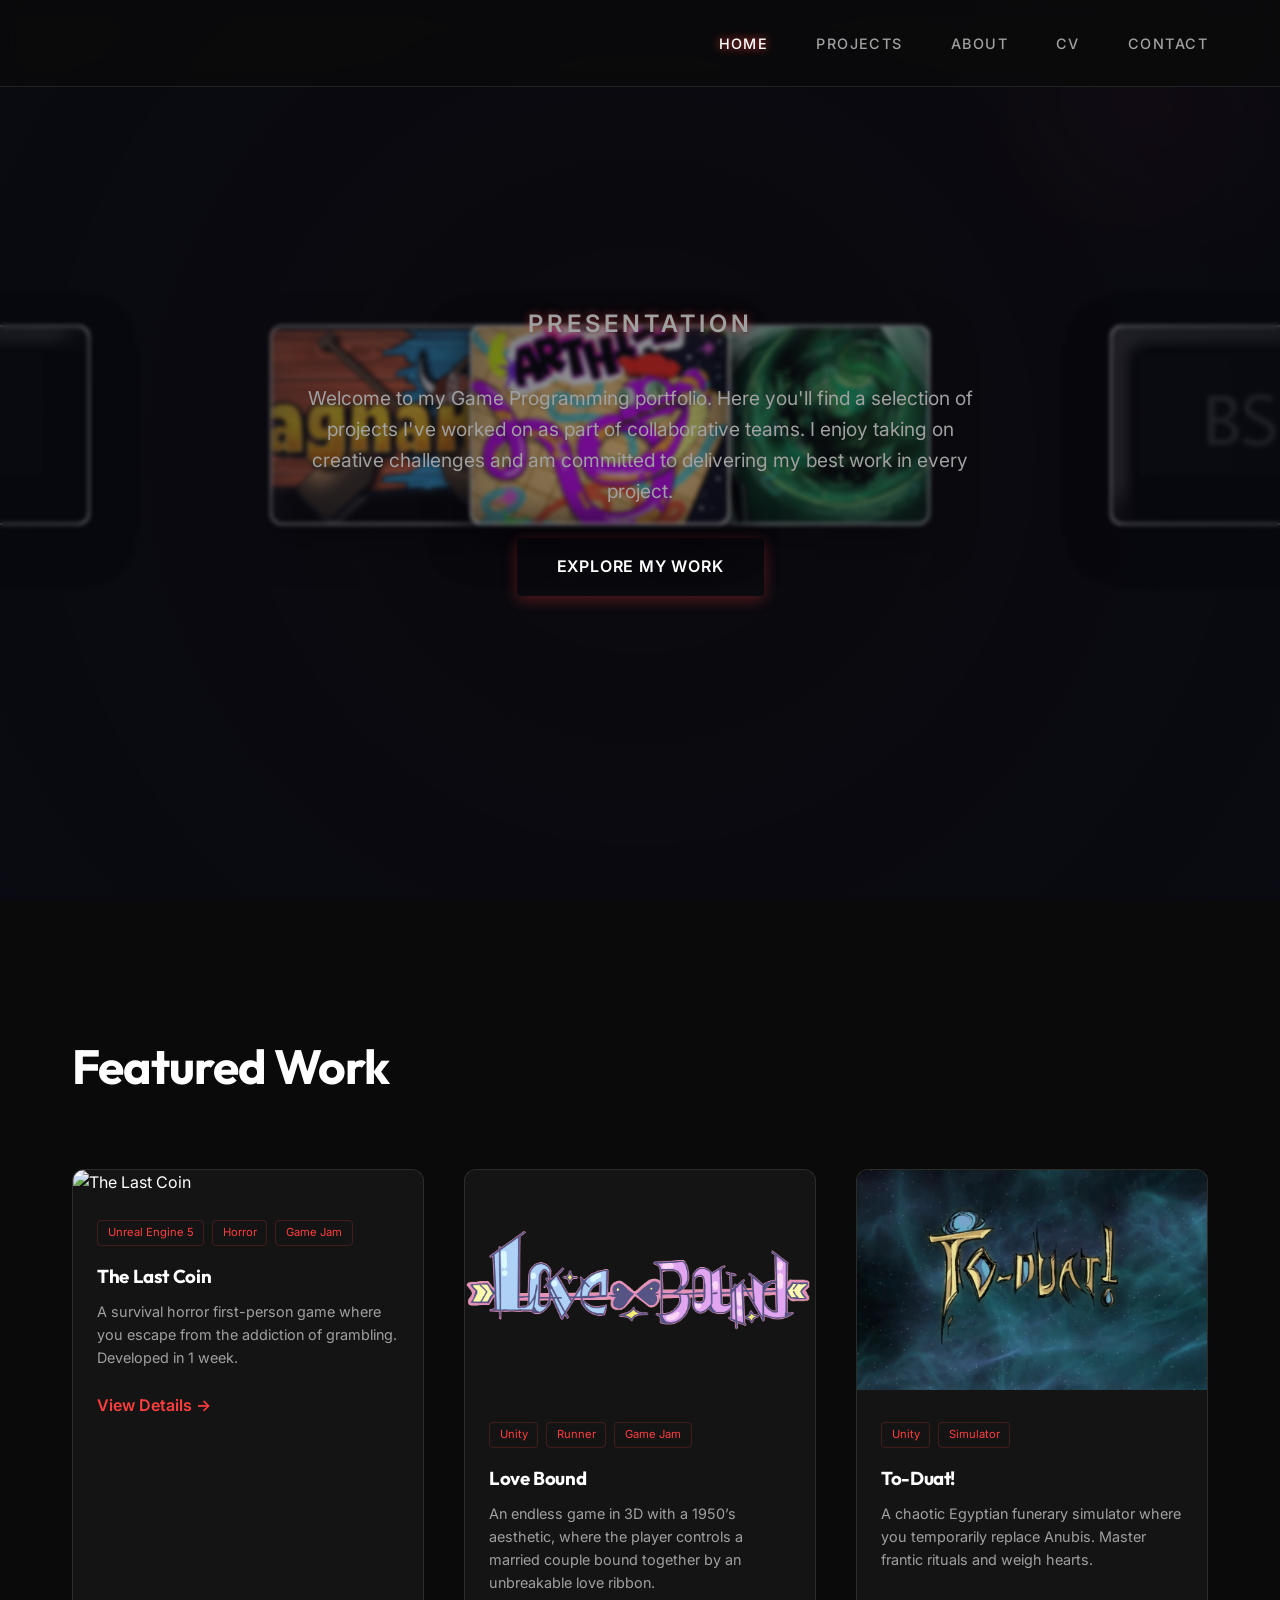
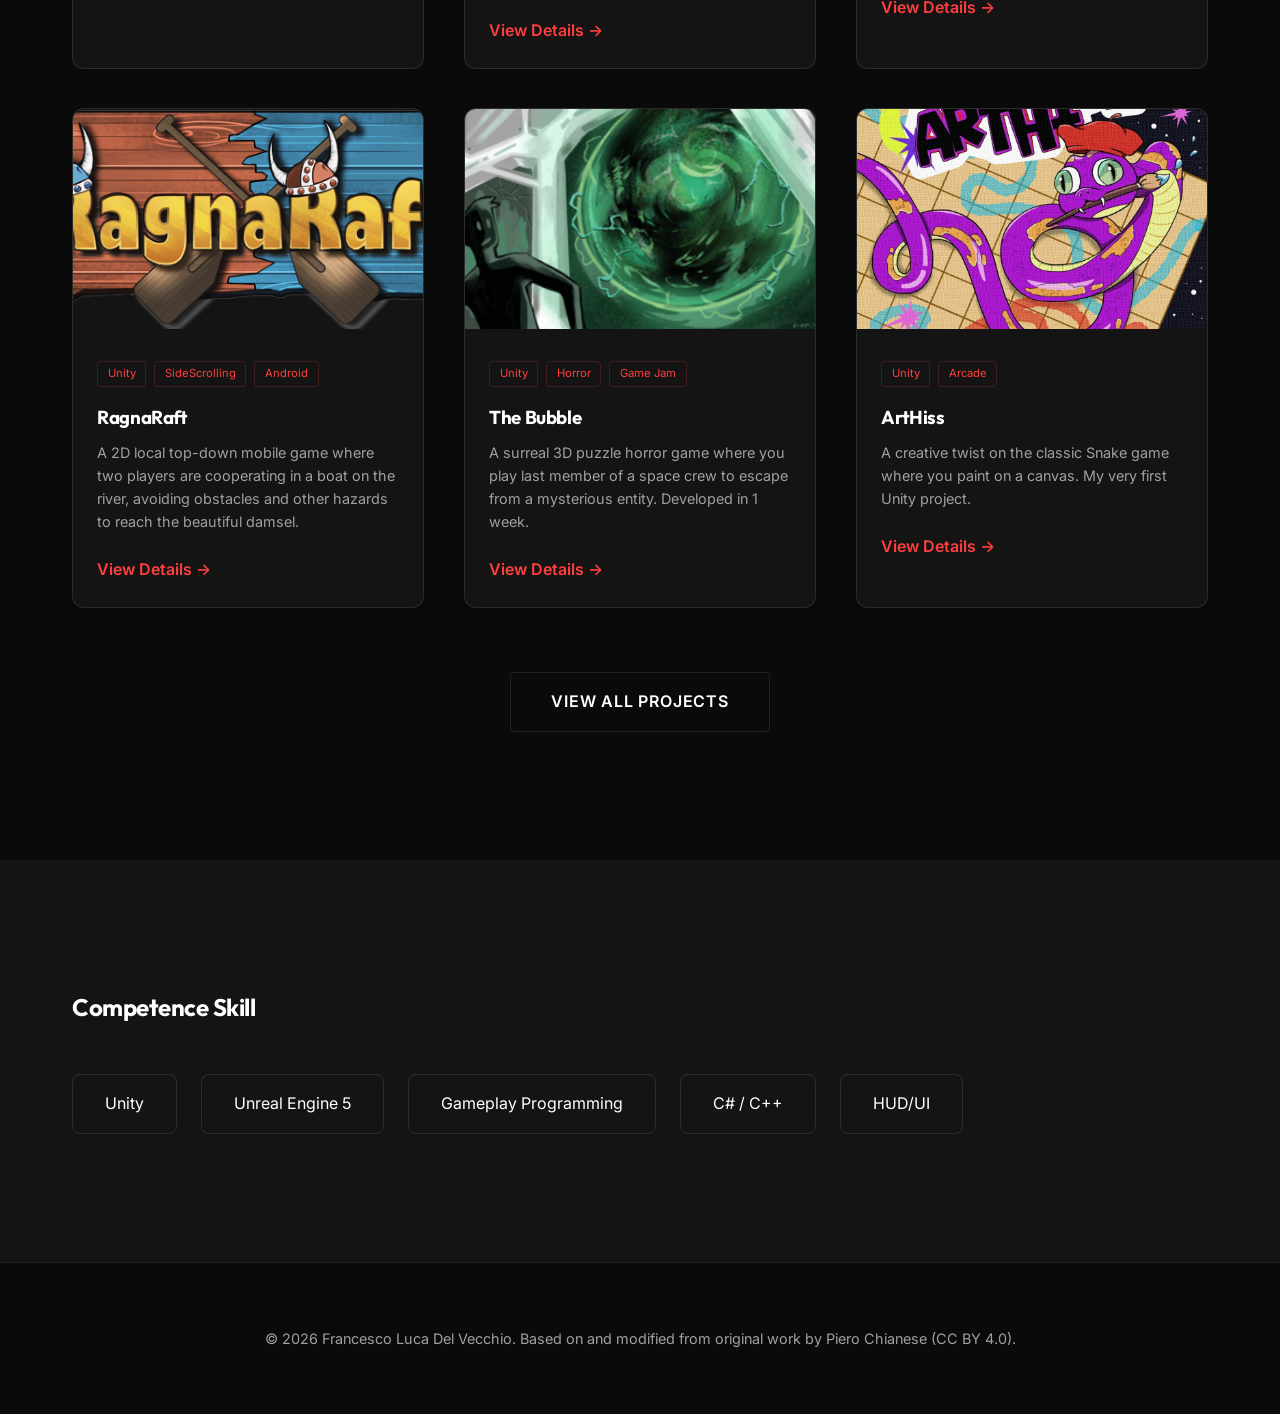
==== commit 349e26da: "Fix" ====
--- a/index.html
+++ b/index.html
@@ -330,7 +330,8 @@
 
     <footer>
         <div class="container">
-            <p>&copy; 2026 Francesco Luca Del Vecchio. All rights reserved.</p>
+            <p>&copy; 2026 Francesco Luca Del Vecchio.
+                Based on and modified from original work by Piero Chianese (CC BY 4.0).</p>
         </div>
     </footer>
     <script src="js/main.js"></script>
